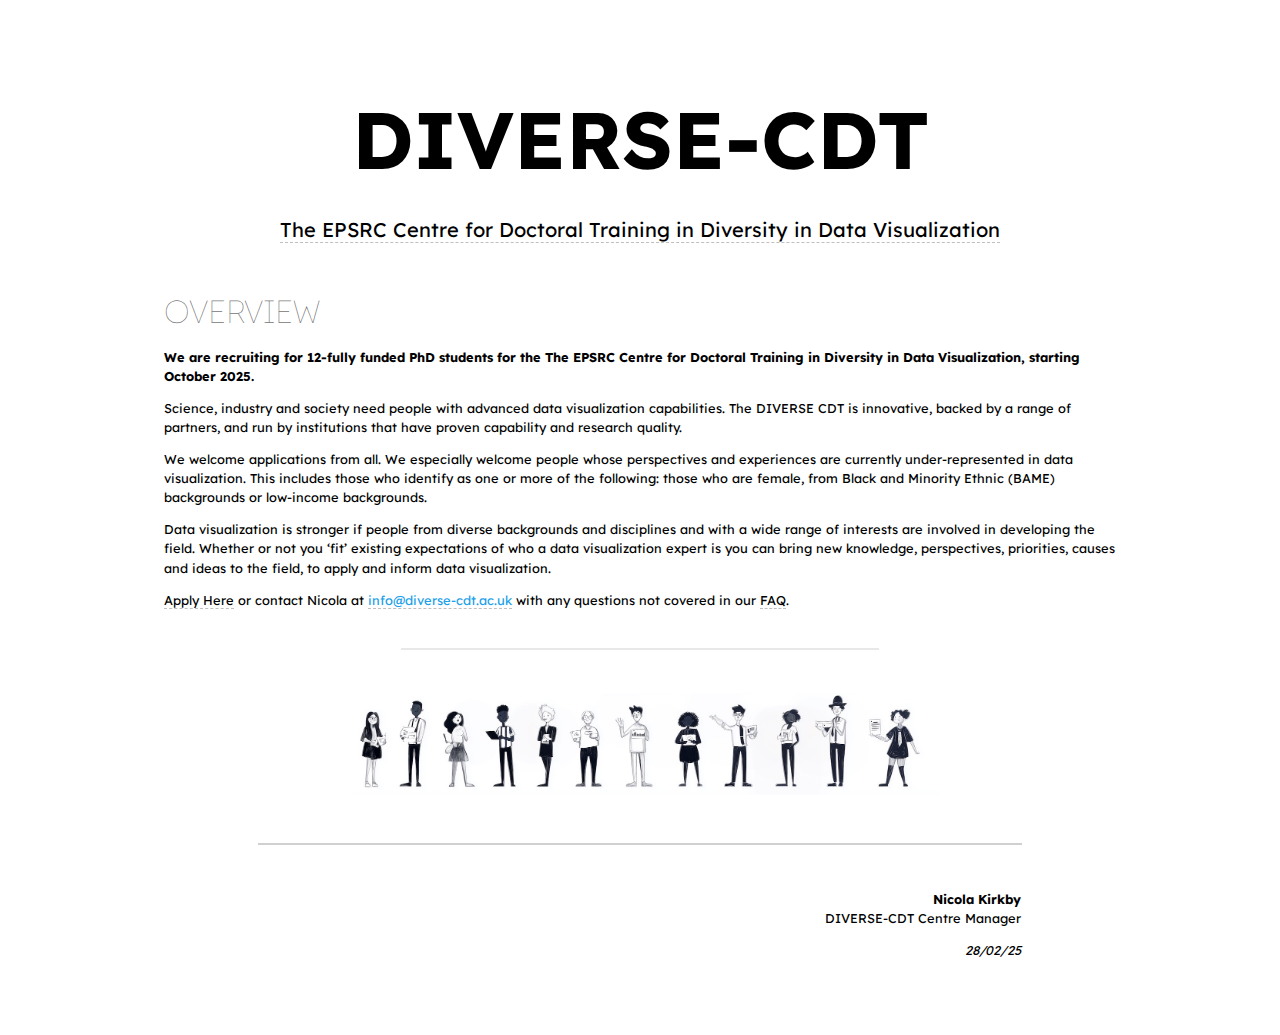
==== diverse-cdt/overview.html @ a3672389 "updates image" ====
<!DOCTYPE html>
<html lang="en">
<head>
    <meta charset="UTF-8">
    <meta name="viewport" content="width=device-width, initial-scale=1.0">
    <title>DIVERSE-CDT</title>
    <link href="https://fonts.googleapis.com/css2?family=Lexend:wght@100..900&display=swap" rel="stylesheet">
    <link href="https://jsndyks.github.io/web/css/diverse-cdt.css" rel="stylesheet">
</head>
<body>
    <div class="container">
        <div class="header">
        <h1 style="font-size: 5rem;
                     font-family: 'Lexend', 'Inter', 'Roboto', 'Arial', sans-serif;
                    font-weight: 700;
                    margin-bottom: 1rem;">DIVERSE<span class="animated-character">-</span>CDT</h1>

        <p class="title"><a href="index.html">The EPSRC Centre for Doctoral Training in Diversity in Data Visualization</a></p>
        </div>

        <div class="mainText" style="padding:2.25rem; padding-top:2.25rem">

        <h1 class="lo" id="diverse-cdt-application-faqs">Overview</h1>

        <p><strong>We are recruiting for 12-fully funded PhD students for the The EPSRC Centre for Doctoral Training in Diversity in Data Visualization, starting October 2025.</strong></p>

        <p>Science, industry and society need people with advanced data visualization capabilities. The DIVERSE CDT is innovative, backed by a range of partners, and run by institutions that have proven capability and research quality.</p>

        <p>We welcome applications from all. We especially welcome people whose perspectives and experiences are currently under-represented in data visualization. This includes those who identify as one or more of the following: those who are female, from Black and Minority Ethnic (BAME) backgrounds or low-income backgrounds.</p>

        <p>Data visualization is stronger if people from diverse backgrounds and disciplines and with a wide range of interests are involved in developing the field. Whether or not you &#x2018;fit&#x2019; existing expectations of who a data visualization expert is you can bring new knowledge, perspectives, priorities, causes and ideas to the field, to apply and inform data visualization.</p>
        <p><a href="https://cityunilondon.eu.qualtrics.com/jfe/form/SV_09C8ibAG76uCla6">Apply Here</a> or contact Nicola at <a class="email" href="mailto:info@diverse-cdt.ac.uk">info@diverse-cdt.ac.uk</a> with any questions not covered in our <a href="https://diverse-cdt.ac.uk/recruitment-faq/">FAQ</a>.</p>

        <hr style="width:50%; border:solid 0.5px; color:#44444420; margin-top:3em"/>

        <div style="padding:2.25rem; padding-top:2.25rem;  justify-content: center; align-items: center; text-align: center;">
            <img src="./diverseCDT.students.1600.jpg" width="70%" alt="cartoon logo : DIVERSE-CDT students show off their visualization">
        </div>
    
        <hr style="width:80%; color:#44444440; border:1px solid; height:0px"/>

        <div style="text-align:right;padding-left:10%; padding-right:10%;padding-top:2em">
        <p><strong>Nicola Kirkby</strong><br/>
            DIVERSE-CDT Centre Manager 
        </p>
        <p><em>28/02/25</em></p>
        
        </div>
        </div>
    </div>
</body>
</html>
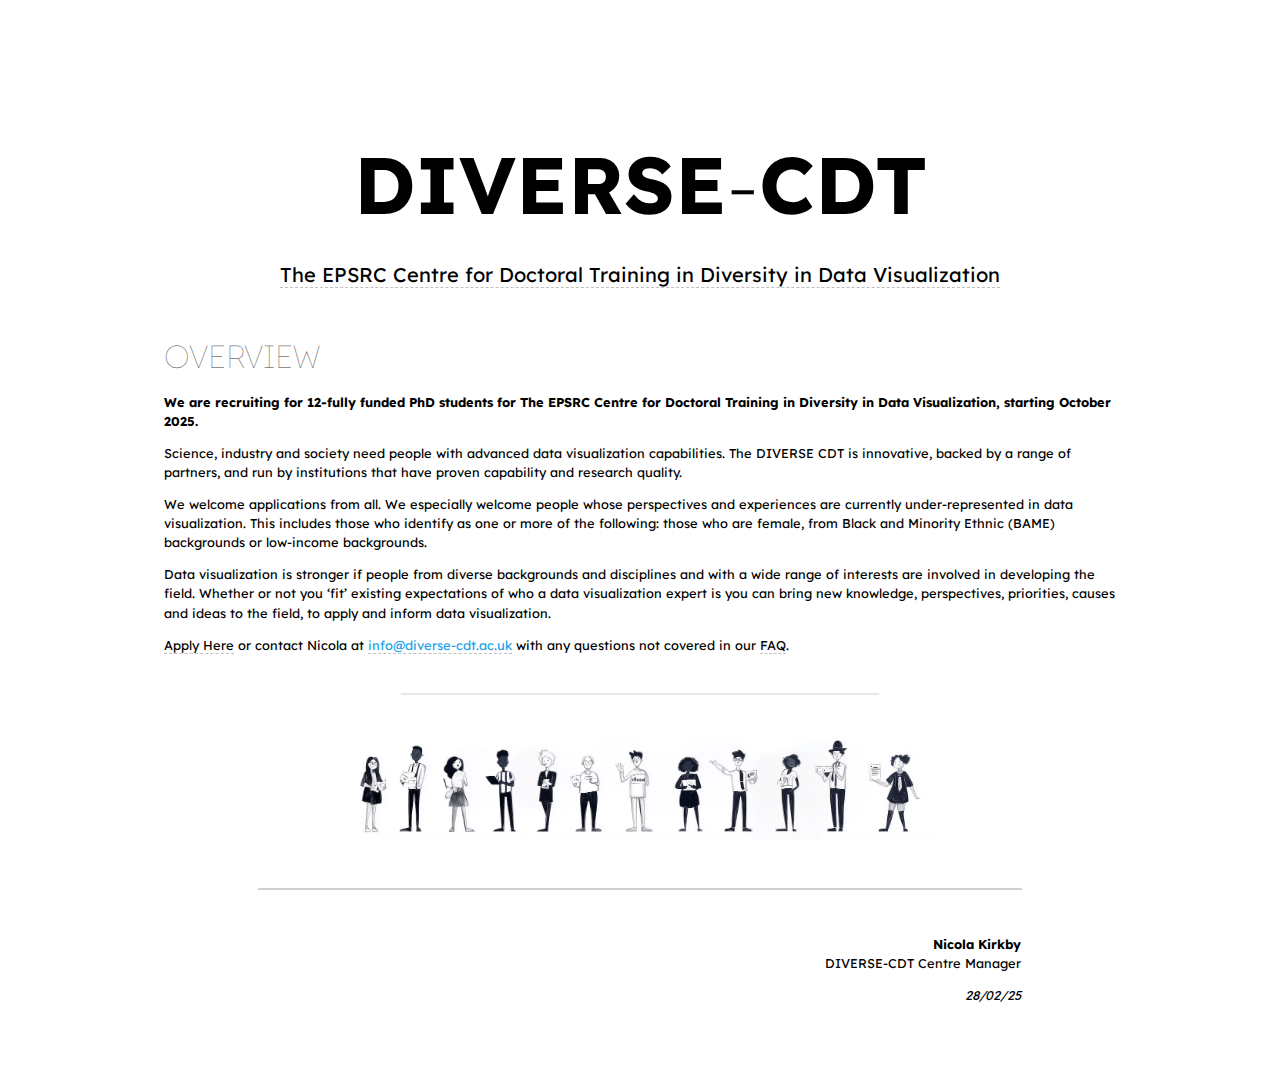
==== commit a4f7bc44: "updates typo" ====
--- a/diverse-cdt/overview.html
+++ b/diverse-cdt/overview.html
@@ -22,7 +22,7 @@
 
         <h1 class="lo" id="diverse-cdt-application-faqs">Overview</h1>
 
-        <p><strong>We are recruiting for 12-fully funded PhD students for the The EPSRC Centre for Doctoral Training in Diversity in Data Visualization, starting October 2025.</strong></p>
+        <p><strong>We are recruiting for 12-fully funded PhD students for The EPSRC Centre for Doctoral Training in Diversity in Data Visualization, starting October 2025.</strong></p>
 
         <p>Science, industry and society need people with advanced data visualization capabilities. The DIVERSE CDT is innovative, backed by a range of partners, and run by institutions that have proven capability and research quality.</p>
 
@@ -37,7 +37,7 @@
             <img src="./diverseCDT.students.1600.jpg" width="70%" alt="cartoon logo : DIVERSE-CDT students show off their visualization">
         </div>
     
-        <hr style="width:80%; color:#44444440; border:1px solid; height:0px"/>
+        <hr style="width:80%; color:#44444440; border:0.5px solid; height:0px"/>
 
         <div style="text-align:right;padding-left:10%; padding-right:10%;padding-top:2em">
         <p><strong>Nicola Kirkby</strong><br/>
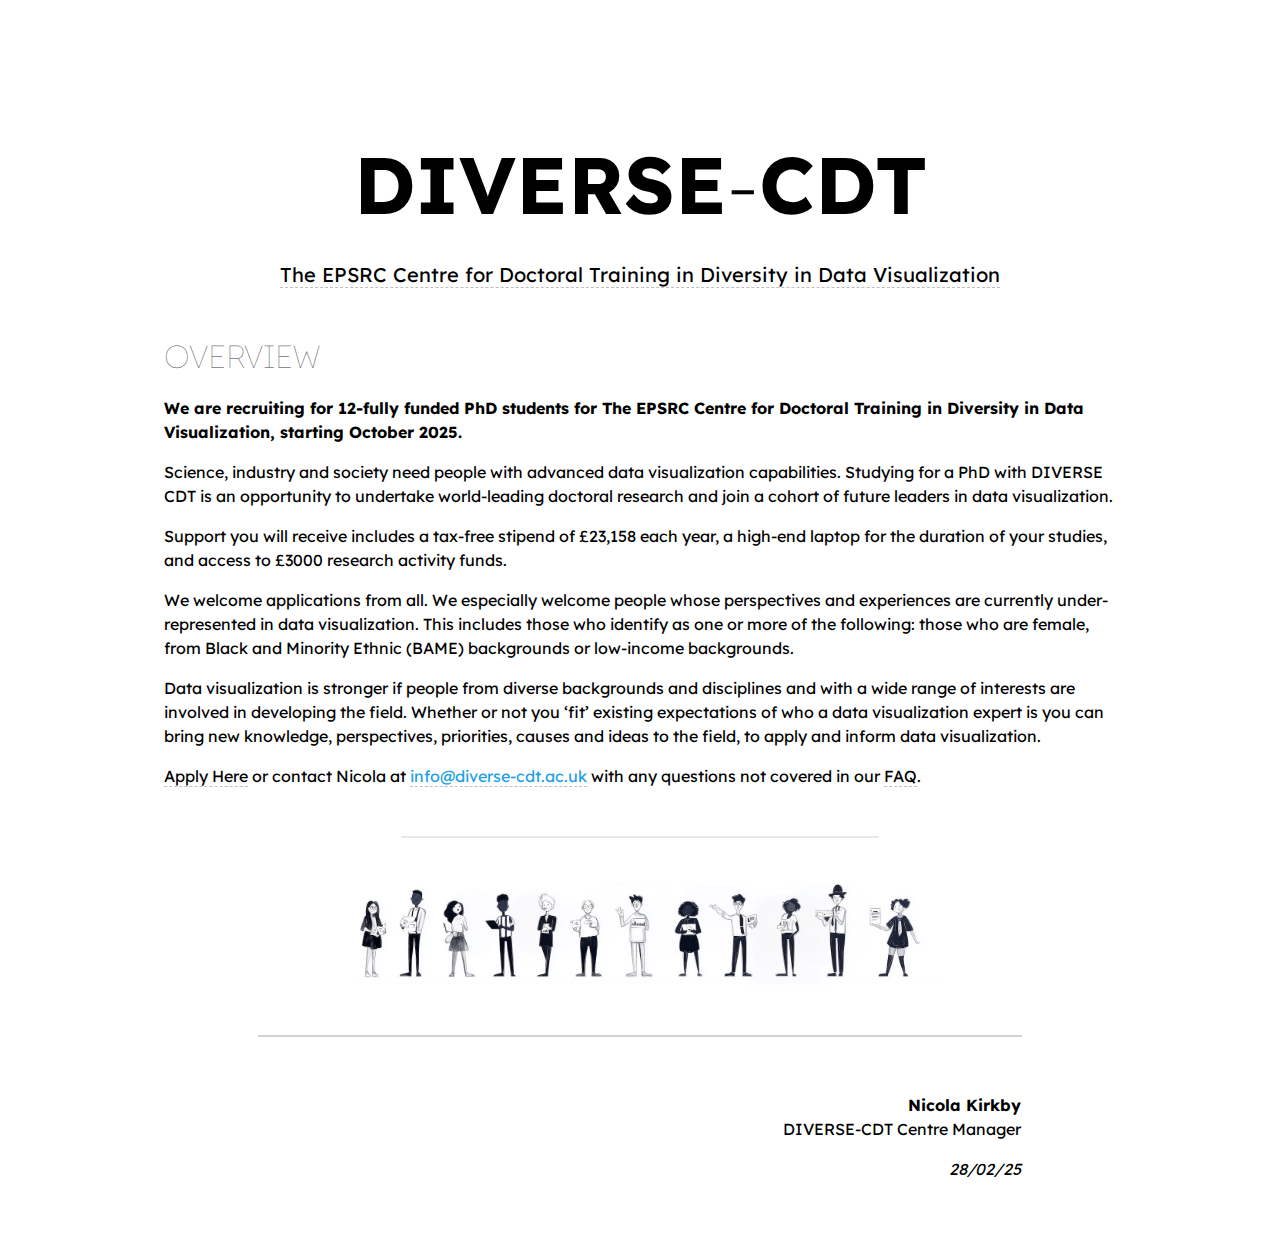
==== commit acd3111e: "Update overview.html" ====
--- a/diverse-cdt/overview.html
+++ b/diverse-cdt/overview.html
@@ -24,7 +24,9 @@
 
         <p><strong>We are recruiting for 12-fully funded PhD students for The EPSRC Centre for Doctoral Training in Diversity in Data Visualization, starting October 2025.</strong></p>
 
-        <p>Science, industry and society need people with advanced data visualization capabilities. The DIVERSE CDT is innovative, backed by a range of partners, and run by institutions that have proven capability and research quality.</p>
+        <p>Science, industry and society need people with advanced data visualization capabilities. Studying for a PhD with DIVERSE CDT is an opportunity to undertake world-leading doctoral research and join a cohort of future leaders in data visualization.</p>
+
+        <p>Support you will receive includes a tax-free stipend of £23,158 each year, a high-end laptop for the duration of your studies, and access to £3000 research activity funds.</p>
 
         <p>We welcome applications from all. We especially welcome people whose perspectives and experiences are currently under-represented in data visualization. This includes those who identify as one or more of the following: those who are female, from Black and Minority Ethnic (BAME) backgrounds or low-income backgrounds.</p>
 
@@ -49,4 +51,4 @@
         </div>
     </div>
 </body>
-</html>+</html>
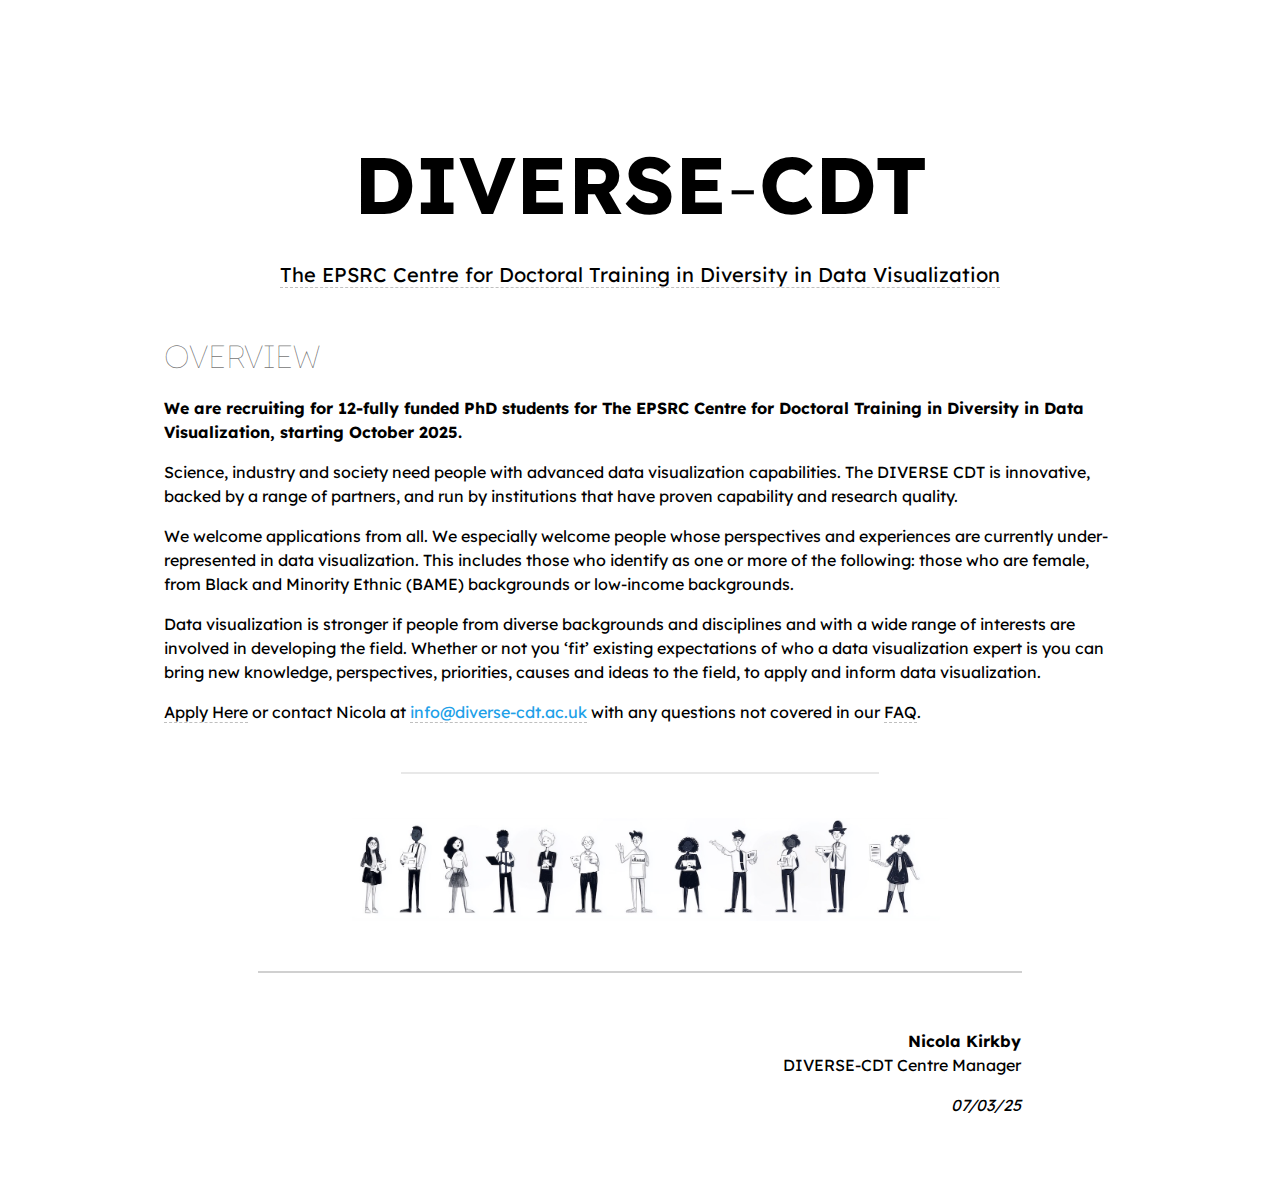
==== commit 561c9f31: "updates 404" ====
--- a/diverse-cdt/overview.html
+++ b/diverse-cdt/overview.html
@@ -24,14 +24,12 @@
 
         <p><strong>We are recruiting for 12-fully funded PhD students for The EPSRC Centre for Doctoral Training in Diversity in Data Visualization, starting October 2025.</strong></p>
 
-        <p>Science, industry and society need people with advanced data visualization capabilities. Studying for a PhD with DIVERSE CDT is an opportunity to undertake world-leading doctoral research and join a cohort of future leaders in data visualization.</p>
-
-        <p>Support you will receive includes a tax-free stipend of £23,158 each year, a high-end laptop for the duration of your studies, and access to £3000 research activity funds.</p>
+        <p>Science, industry and society need people with advanced data visualization capabilities. The DIVERSE CDT is innovative, backed by a range of partners, and run by institutions that have proven capability and research quality.</p>
 
         <p>We welcome applications from all. We especially welcome people whose perspectives and experiences are currently under-represented in data visualization. This includes those who identify as one or more of the following: those who are female, from Black and Minority Ethnic (BAME) backgrounds or low-income backgrounds.</p>
 
         <p>Data visualization is stronger if people from diverse backgrounds and disciplines and with a wide range of interests are involved in developing the field. Whether or not you &#x2018;fit&#x2019; existing expectations of who a data visualization expert is you can bring new knowledge, perspectives, priorities, causes and ideas to the field, to apply and inform data visualization.</p>
-        <p><a href="https://cityunilondon.eu.qualtrics.com/jfe/form/SV_09C8ibAG76uCla6">Apply Here</a> or contact Nicola at <a class="email" href="mailto:info@diverse-cdt.ac.uk">info@diverse-cdt.ac.uk</a> with any questions not covered in our <a href="https://diverse-cdt.ac.uk/recruitment-faq/">FAQ</a>.</p>
+        <p><a href="https://cityunilondon.eu.qualtrics.com/jfe/form/SV_09C8ibAG76uCla6">Apply Here</a> or contact Nicola at <a class="email" href="mailto:info@diverse-cdt.ac.uk">info@diverse-cdt.ac.uk</a> with any questions not covered in our <a href="https://diverse-cdt.ac.uk/recruitmentFAQ.html/">FAQ</a>.</p>
 
         <hr style="width:50%; border:solid 0.5px; color:#44444420; margin-top:3em"/>
 
@@ -45,10 +43,10 @@
         <p><strong>Nicola Kirkby</strong><br/>
             DIVERSE-CDT Centre Manager 
         </p>
-        <p><em>28/02/25</em></p>
+        <p><em>07/03/25</em></p>
         
         </div>
         </div>
     </div>
 </body>
-</html>
+</html>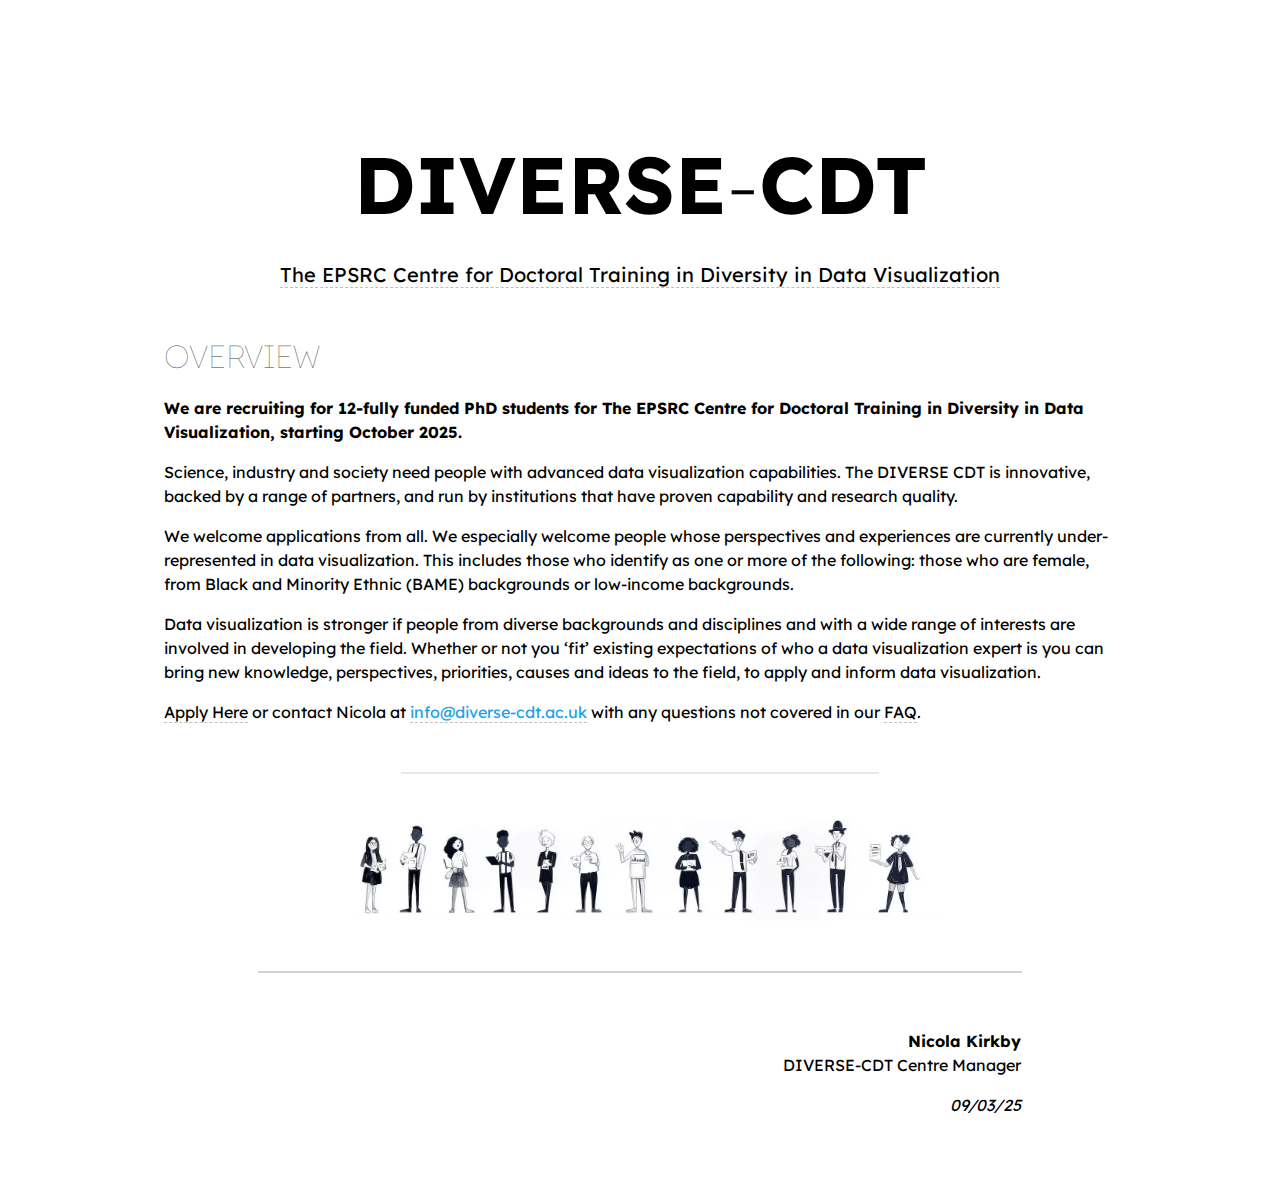
==== commit d4a50c82: "updates FAQ" ====
--- a/diverse-cdt/overview.html
+++ b/diverse-cdt/overview.html
@@ -29,7 +29,7 @@
         <p>We welcome applications from all. We especially welcome people whose perspectives and experiences are currently under-represented in data visualization. This includes those who identify as one or more of the following: those who are female, from Black and Minority Ethnic (BAME) backgrounds or low-income backgrounds.</p>
 
         <p>Data visualization is stronger if people from diverse backgrounds and disciplines and with a wide range of interests are involved in developing the field. Whether or not you &#x2018;fit&#x2019; existing expectations of who a data visualization expert is you can bring new knowledge, perspectives, priorities, causes and ideas to the field, to apply and inform data visualization.</p>
-        <p><a href="https://cityunilondon.eu.qualtrics.com/jfe/form/SV_09C8ibAG76uCla6">Apply Here</a> or contact Nicola at <a class="email" href="mailto:info@diverse-cdt.ac.uk">info@diverse-cdt.ac.uk</a> with any questions not covered in our <a href="https://diverse-cdt.ac.uk/recruitmentFAQ.html/">FAQ</a>.</p>
+        <p><a href="https://cityunilondon.eu.qualtrics.com/jfe/form/SV_09C8ibAG76uCla6">Apply Here</a> or contact Nicola at <a class="email" href="mailto:info@diverse-cdt.ac.uk">info@diverse-cdt.ac.uk</a> with any questions not covered in our <a href="https://diverse-cdt.ac.uk/recruitmentFAQ.html">FAQ</a>.</p>
 
         <hr style="width:50%; border:solid 0.5px; color:#44444420; margin-top:3em"/>
 
@@ -43,7 +43,7 @@
         <p><strong>Nicola Kirkby</strong><br/>
             DIVERSE-CDT Centre Manager 
         </p>
-        <p><em>07/03/25</em></p>
+        <p><em>09/03/25</em></p>
         
         </div>
         </div>
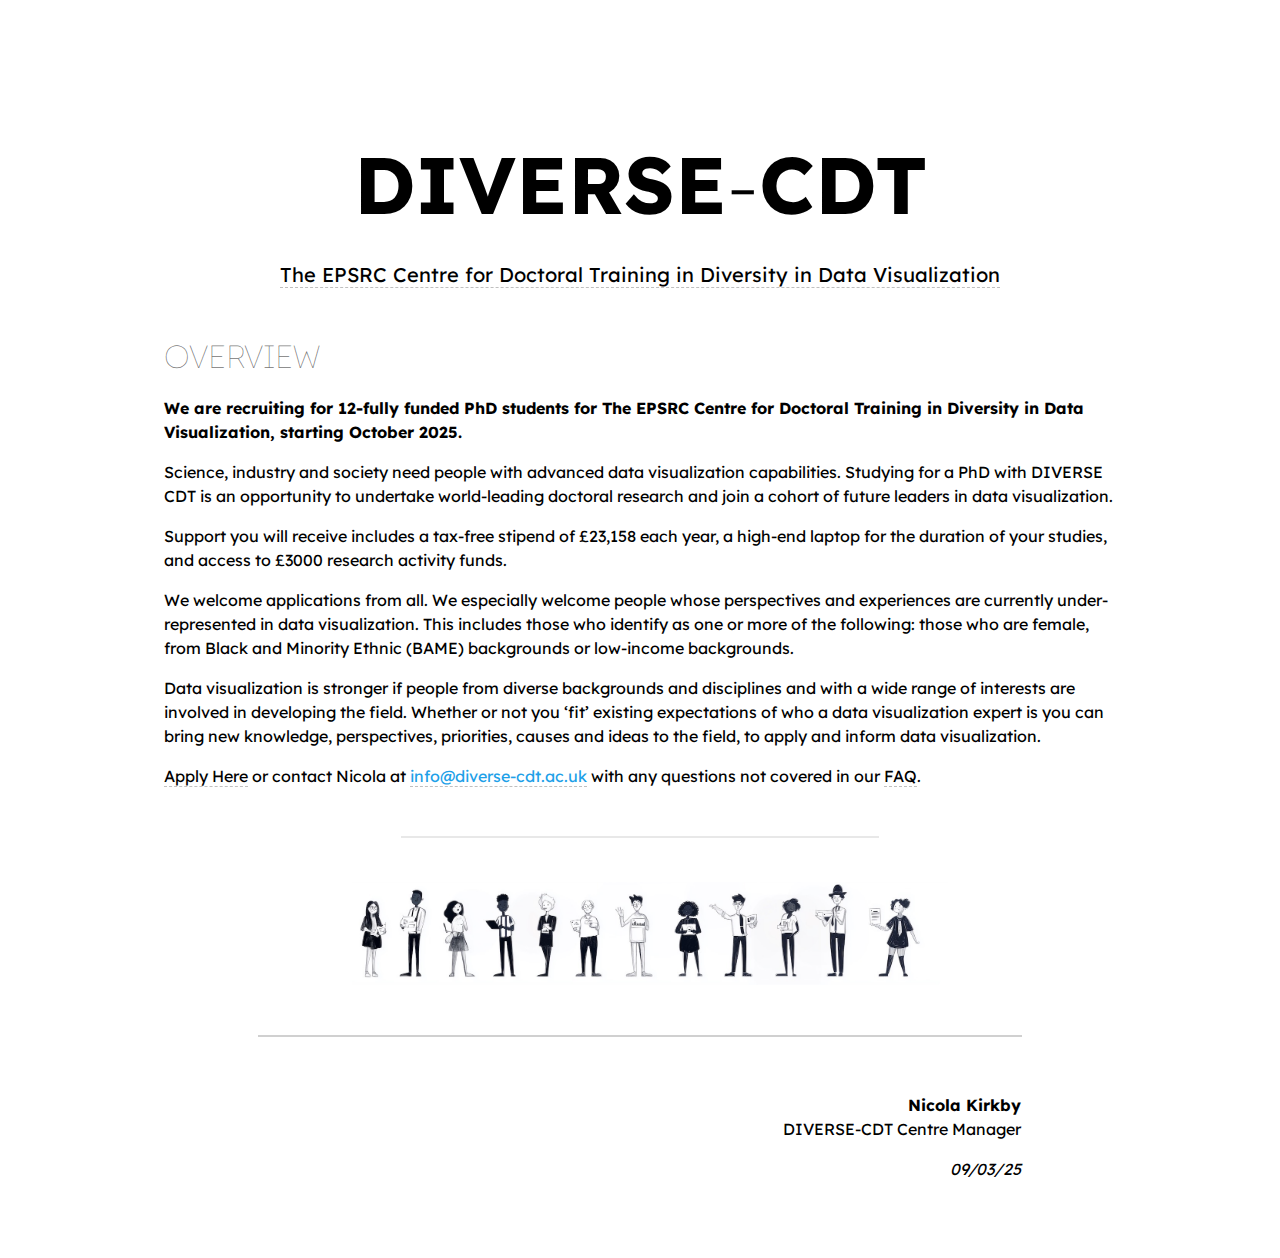
==== commit 97135016: "Merge pull request #1 from nicola-kirkby/patch-1" ====
--- a/diverse-cdt/overview.html
+++ b/diverse-cdt/overview.html
@@ -24,7 +24,9 @@
 
         <p><strong>We are recruiting for 12-fully funded PhD students for The EPSRC Centre for Doctoral Training in Diversity in Data Visualization, starting October 2025.</strong></p>
 
-        <p>Science, industry and society need people with advanced data visualization capabilities. The DIVERSE CDT is innovative, backed by a range of partners, and run by institutions that have proven capability and research quality.</p>
+        <p>Science, industry and society need people with advanced data visualization capabilities. Studying for a PhD with DIVERSE CDT is an opportunity to undertake world-leading doctoral research and join a cohort of future leaders in data visualization.</p>
+
+        <p>Support you will receive includes a tax-free stipend of £23,158 each year, a high-end laptop for the duration of your studies, and access to £3000 research activity funds.</p>
 
         <p>We welcome applications from all. We especially welcome people whose perspectives and experiences are currently under-represented in data visualization. This includes those who identify as one or more of the following: those who are female, from Black and Minority Ethnic (BAME) backgrounds or low-income backgrounds.</p>
 
@@ -49,4 +51,4 @@
         </div>
     </div>
 </body>
-</html>+</html>
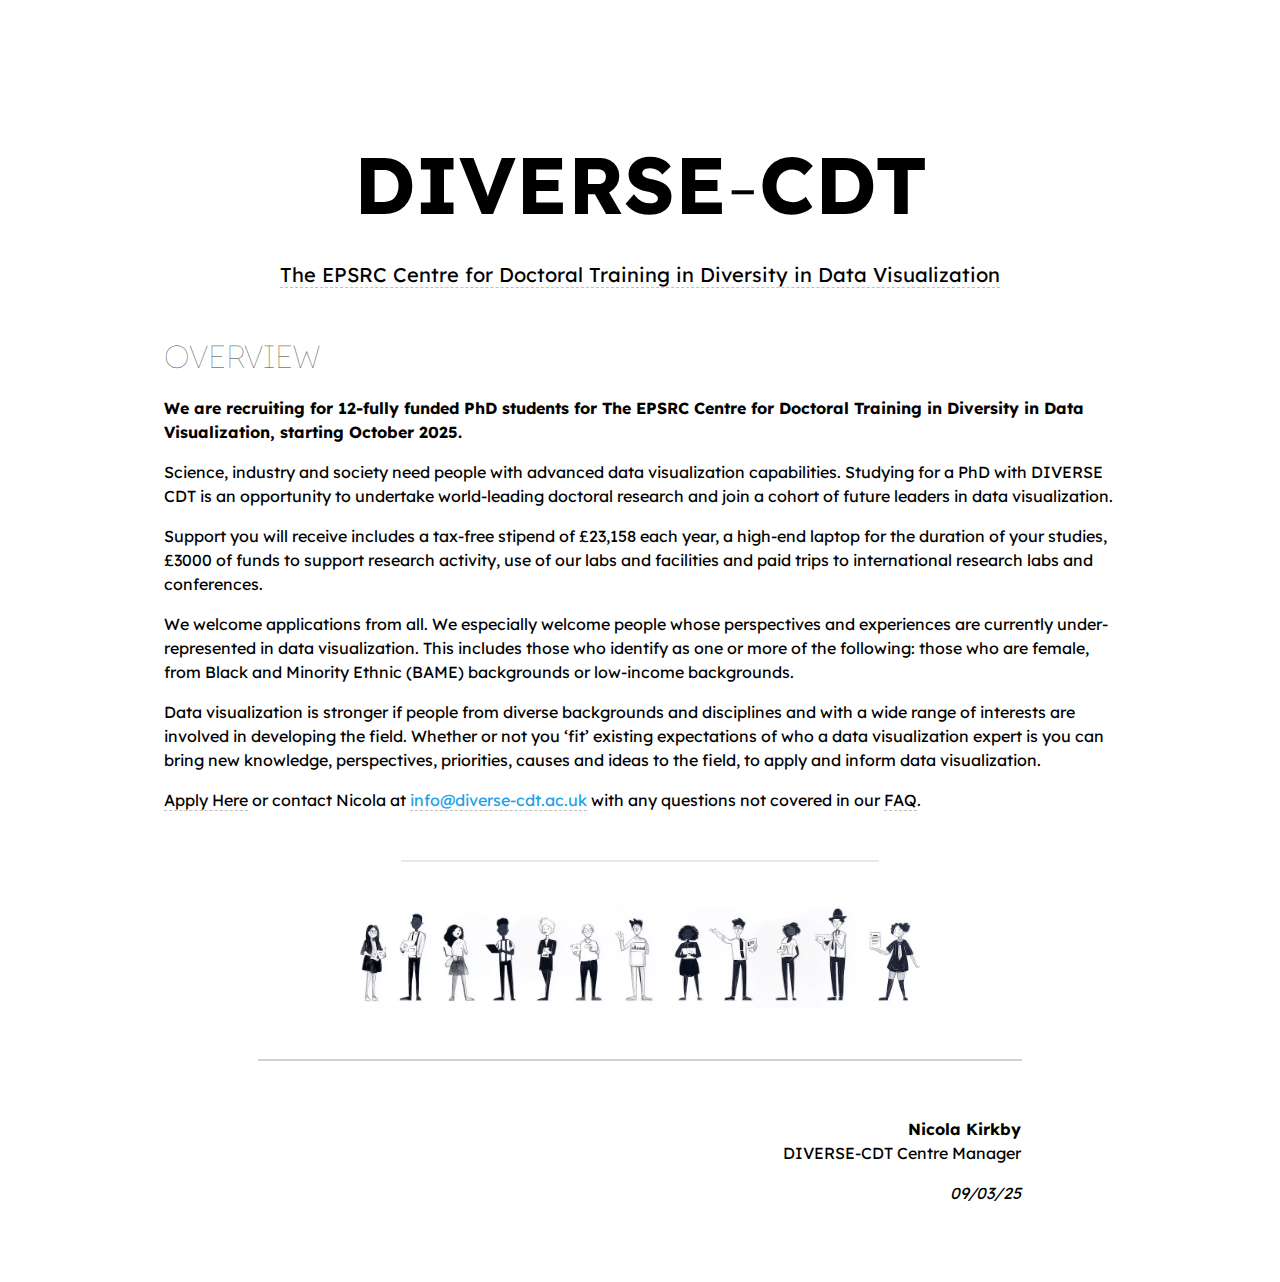
==== commit 57b6842c: "updates overview" ====
--- a/diverse-cdt/overview.html
+++ b/diverse-cdt/overview.html
@@ -26,7 +26,7 @@
 
         <p>Science, industry and society need people with advanced data visualization capabilities. Studying for a PhD with DIVERSE CDT is an opportunity to undertake world-leading doctoral research and join a cohort of future leaders in data visualization.</p>
 
-        <p>Support you will receive includes a tax-free stipend of £23,158 each year, a high-end laptop for the duration of your studies, and access to £3000 research activity funds.</p>
+        <p>Support you will receive includes a tax-free stipend of £23,158 each year, a high-end laptop for the duration of your studies, £3000 of funds to support research activity, use of our labs and facilities and paid trips to international research labs and conferences.</p>
 
         <p>We welcome applications from all. We especially welcome people whose perspectives and experiences are currently under-represented in data visualization. This includes those who identify as one or more of the following: those who are female, from Black and Minority Ethnic (BAME) backgrounds or low-income backgrounds.</p>
 
